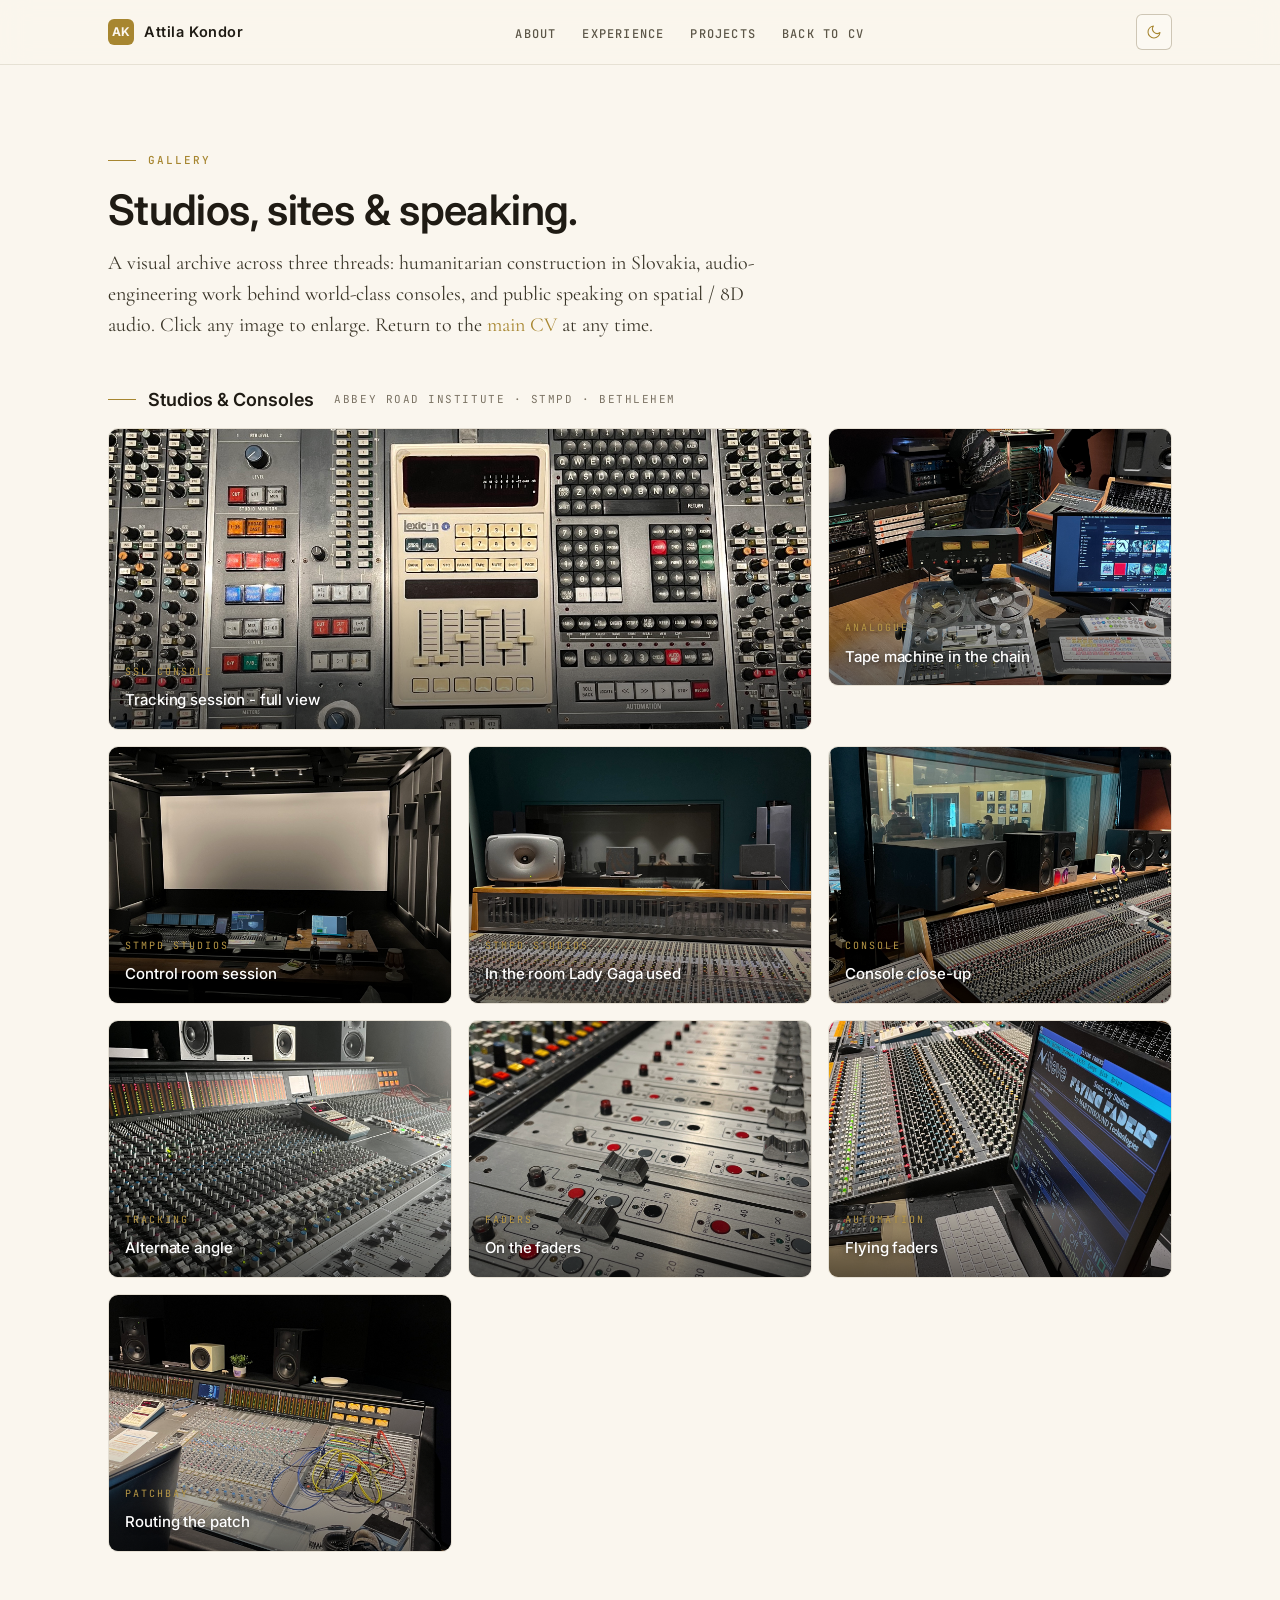
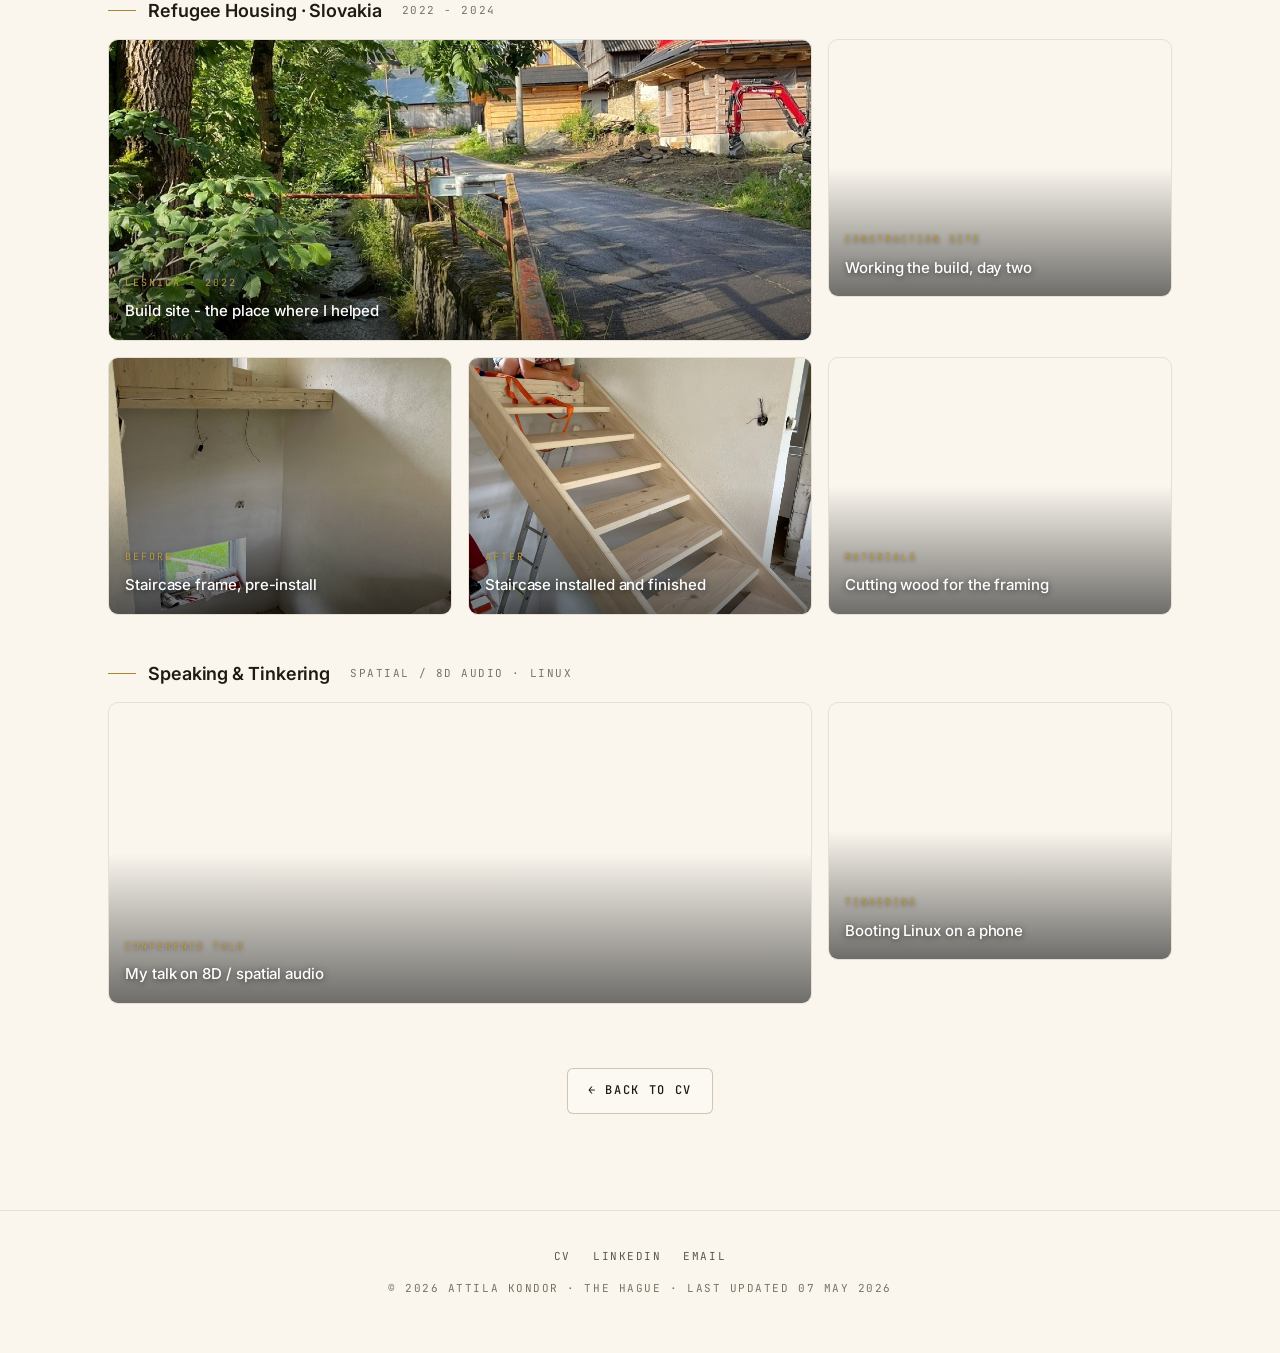
==== gallery.html @ 65b88cf1 "Initial public commit: CV hub + photo gallery Single-page CV with lens-based audience tailoring (Sec" ====
<!DOCTYPE html>
<html lang="en">
<head>
<meta charset="UTF-8" />
<meta name="viewport" content="width=device-width, initial-scale=1.0" />
<meta name="theme-color" content="#FAF6EE" />
<meta name="description" content="Photo gallery - Attila Kondor. Refugee housing fieldwork in Slovakia, studio sessions at Abbey Road Institute and STMPD, and a conference talk on spatial audio." />
<meta name="robots" content="index, follow" />
<meta property="og:type" content="website" />
<meta property="og:title" content="Gallery · Attila Kondor" />
<meta property="og:description" content="Refugee housing fieldwork, studio sessions, and a conference talk on spatial audio." />
<meta property="og:url" content="https://attilakondor.com/gallery.html" />
<meta property="og:image" content="https://attilakondor.com/assets/social/og-image.png" />
<title>Gallery · Attila Kondor</title>

<link rel="icon" href="data:image/svg+xml,<svg xmlns='http://www.w3.org/2000/svg' viewBox='0 0 32 32'><rect width='32' height='32' rx='6' fill='%23A78630'/><text x='16' y='22' text-anchor='middle' font-family='Inter,sans-serif' font-weight='600' font-size='15' fill='%23FAF6EE'>AK</text></svg>" />

<link rel="preconnect" href="https://fonts.googleapis.com" />
<link rel="preconnect" href="https://fonts.gstatic.com" crossorigin />
<link rel="preload" as="style" href="https://fonts.googleapis.com/css2?family=Cormorant+Garamond:ital,wght@0,400;0,500;0,600;1,400&family=Inter:wght@400;500;600;700&family=JetBrains+Mono:wght@400;500&display=swap" />
<link href="https://fonts.googleapis.com/css2?family=Cormorant+Garamond:ital,wght@0,400;0,500;0,600;1,400&family=Inter:wght@400;500;600;700&family=JetBrains+Mono:wght@400;500&display=swap" rel="stylesheet" />

<style>
  :root { color-scheme: light dark; }
  html, body { background: #FAF6EE; color: #3A3528; }
  :root[data-theme="dark"] html, :root[data-theme="dark"] body { background: #0A0F1A; color: #C8D4E2; }
  body {
    margin: 0;
    font-family: 'Cormorant Garamond', Georgia, serif;
    font-size: 18.5px;
    line-height: 1.65;
    -webkit-font-smoothing: antialiased;
  }
</style>

<link rel="stylesheet" href="assets/css/main.css" />

<script>
  (function () {
    try {
      var saved = localStorage.getItem('ak-theme');
      if (saved === 'dark') document.documentElement.setAttribute('data-theme', 'dark');
    } catch (e) {}
  })();
</script>
</head>
<body>

<a href="#gallery-main" class="skip-link">Skip to content</a>

<nav class="nav">
  <div class="nav-inner">
    <a href="index.html" class="nav-brand"><span class="mark">AK</span> Attila Kondor</a>
    <ul class="nav-links">
      <li><a href="index.html#about">About</a></li>
      <li><a href="index.html#experience">Experience</a></li>
      <li><a href="index.html#projects">Projects</a></li>
      <li><a href="index.html">Back to CV</a></li>
    </ul>
    <div class="nav-right">
      <button class="theme-toggle" id="themeToggle" aria-label="Toggle theme" title="Toggle theme">
        <svg class="icon-moon" viewBox="0 0 24 24" aria-hidden="true">
          <path d="M21 12.8A9 9 0 1 1 11.2 3a7 7 0 0 0 9.8 9.8z"/>
        </svg>
        <svg class="icon-sun" viewBox="0 0 24 24" aria-hidden="true">
          <circle cx="12" cy="12" r="4"/>
          <path d="M12 2v2M12 20v2M4.93 4.93l1.41 1.41M17.66 17.66l1.41 1.41M2 12h2M20 12h2M4.93 19.07l1.41-1.41M17.66 6.34l1.41-1.41"/>
        </svg>
      </button>
    </div>
  </div>
</nav>

<section style="padding-top: 140px;" id="gallery-main">
  <div class="container">
    <div class="eyebrow reveal">Gallery</div>
    <h1 class="section-title reveal" style="font-family: var(--f-sans);">Studios, sites &amp; speaking.</h1>
    <p class="section-lede reveal">
      A visual archive across three threads: humanitarian construction in
      Slovakia, audio-engineering work behind world-class consoles, and
      public speaking on spatial / 8D audio. Click any image to enlarge.
      Return to the <a href="index.html">main CV</a> at any time.
    </p>

    <h3 class="gallery-section-title reveal">Studios &amp; Consoles <span class="count">Abbey Road Institute · STMPD · Bethlehem</span></h3>
    <div class="gallery reveal-stagger">
      <div class="photo feature" data-cap="SSL Console - tracking session, full view">
        <img decoding="async" src="assets/photos/studio-console-1.jpg" alt="SSL console session" loading="lazy"/>
        <div class="cap"><span class="tag">SSL Console</span><span class="title">Tracking session - full view</span></div>
      </div>
      <div class="photo" data-cap="Tape machine - analogue chain">
        <img decoding="async" src="assets/photos/studio-tape-machine.jpg" alt="Tape machine" loading="lazy"/>
        <div class="cap"><span class="tag">Analogue</span><span class="title">Tape machine in the chain</span></div>
      </div>
      <div class="photo" data-cap="STMPD Studios - control room">
        <img decoding="async" src="assets/photos/studio-stmpd-1.jpg" alt="STMPD Studios" loading="lazy"/>
        <div class="cap"><span class="tag">STMPD Studios</span><span class="title">Control room session</span></div>
      </div>
      <div class="photo" data-cap="STMPD Studios - the room Lady Gaga used">
        <img decoding="async" src="assets/photos/studio-stmpd-2.jpg" alt="STMPD Studios room" loading="lazy"/>
        <div class="cap"><span class="tag">STMPD Studios</span><span class="title">In the room Lady Gaga used</span></div>
      </div>
      <div class="photo" data-cap="Console close-up">
        <img decoding="async" src="assets/photos/studio-console-2.jpg" alt="Studio console" loading="lazy"/>
        <div class="cap"><span class="tag">Console</span><span class="title">Console close-up</span></div>
      </div>
      <div class="photo" data-cap="Studio session - alternate view">
        <img decoding="async" src="assets/photos/studio-console-3.jpg" alt="Studio console alternate view" loading="lazy"/>
        <div class="cap"><span class="tag">Tracking</span><span class="title">Alternate angle</span></div>
      </div>
      <div class="photo" data-cap="On the faders - mix pass">
        <img decoding="async" src="assets/photos/studio-console-faders.jpg" alt="Faders" loading="lazy"/>
        <div class="cap"><span class="tag">Faders</span><span class="title">On the faders</span></div>
      </div>
      <div class="photo" data-cap="Flying faders mid-recall">
        <img decoding="async" src="assets/photos/studio-flying-faders.jpg" alt="Flying faders" loading="lazy"/>
        <div class="cap"><span class="tag">Automation</span><span class="title">Flying faders</span></div>
      </div>
      <div class="photo" data-cap="Patchbay - signal routing">
        <img decoding="async" src="assets/photos/studio-patchbay.jpg" alt="Patchbay" loading="lazy"/>
        <div class="cap"><span class="tag">Patchbay</span><span class="title">Routing the patch</span></div>
      </div>
    </div>

    <h3 class="gallery-section-title reveal">Refugee Housing · Slovakia <span class="count">2022 - 2024</span></h3>
    <div class="gallery reveal-stagger">
      <div class="photo feature" data-cap="Build site, Slovakia · Helping Ukrainian refugee families">
        <img decoding="async" src="assets/photos/ukraine-site-1.jpg" alt="Build site for Ukrainian refugee housing in Slovakia" loading="lazy"/>
        <div class="cap"><span class="tag">Lesnica · 2022</span><span class="title">Build site - the place where I helped</span></div>
      </div>
      <div class="photo" data-cap="Build site continued · Slovakia">
        <img decoding="async" src="assets/photos/ukraine-site-2.jpg" alt="Construction site in Slovakia" loading="lazy"/>
        <div class="cap"><span class="tag">Construction Site</span><span class="title">Working the build, day two</span></div>
      </div>
      <div class="photo" data-cap="Before installing the staircase">
        <img decoding="async" src="assets/photos/ukraine-before-stairs.jpg" alt="Before installing staircase" loading="lazy"/>
        <div class="cap"><span class="tag">Before</span><span class="title">Staircase frame, pre-install</span></div>
      </div>
      <div class="photo" data-cap="After staircase install">
        <img decoding="async" src="assets/photos/ukraine-after-stairs.jpg" alt="After staircase install" loading="lazy"/>
        <div class="cap"><span class="tag">After</span><span class="title">Staircase installed and finished</span></div>
      </div>
      <div class="photo" data-cap="Wood preparation · Slovakia">
        <img decoding="async" src="assets/photos/ukraine-woodcutting.jpg" alt="Cutting wood for the build" loading="lazy"/>
        <div class="cap"><span class="tag">Materials</span><span class="title">Cutting wood for the framing</span></div>
      </div>
    </div>

    <h3 class="gallery-section-title reveal">Speaking &amp; Tinkering <span class="count">Spatial / 8D Audio · Linux</span></h3>
    <div class="gallery reveal-stagger">
      <div class="photo feature" data-cap="Conference talk on 8D / spatial audio">
        <img decoding="async" src="assets/photos/conference-8d-audio.jpg" alt="Conference on 8D audio" loading="lazy"/>
        <div class="cap"><span class="tag">Conference Talk</span><span class="title">My talk on 8D / spatial audio</span></div>
      </div>
      <div class="photo" data-cap="Booting Linux on a phone">
        <img decoding="async" src="assets/photos/linux-on-phone.jpg" alt="Linux running on a phone" loading="lazy"/>
        <div class="cap"><span class="tag">Tinkering</span><span class="title">Booting Linux on a phone</span></div>
      </div>
    </div>

    <p style="margin-top: 64px; text-align: center;">
      <a href="index.html" class="btn">← Back to CV</a>
    </p>
  </div>
</section>

<footer>
  <div class="container">
    <div class="footer-links">
      <a href="index.html">CV</a>
      <a href="https://www.linkedin.com/in/attila-kondor-" target="_blank" rel="noopener">LinkedIn</a>
      <a href="mailto:attilakondor006@gmail.com">Email</a>
    </div>
    <p>© 2026 Attila Kondor · The Hague · Last updated 07 May 2026</p>
  </div>
</footer>

<script>
/* Reveal-on-scroll */
const io = new IntersectionObserver((entries) => {
  for (const e of entries) {
    if (e.isIntersecting) { e.target.classList.add('shown'); io.unobserve(e.target); }
  }
}, { threshold: 0.12, rootMargin: '0px 0px -60px 0px' });
document.querySelectorAll('.reveal, .reveal-stagger').forEach(el => io.observe(el));

/* Theme toggle */
const themeBtn = document.getElementById('themeToggle');
if (themeBtn) {
  themeBtn.addEventListener('click', () => {
    const isDark = document.documentElement.getAttribute('data-theme') === 'dark';
    if (isDark) {
      document.documentElement.removeAttribute('data-theme');
      try { localStorage.setItem('ak-theme', 'light'); } catch (e) {}
    } else {
      document.documentElement.setAttribute('data-theme', 'dark');
      try { localStorage.setItem('ak-theme', 'dark'); } catch (e) {}
    }
  });
}

/* Lightbox */
function openLightbox(src, caption) {
  let lb = document.getElementById('lightbox');
  if (!lb) {
    lb = document.createElement('div');
    lb.id = 'lightbox';
    lb.className = 'lightbox';
    lb.setAttribute('role', 'dialog');
    lb.setAttribute('aria-modal', 'true');
    lb.setAttribute('aria-label', 'Image viewer');
    lb.innerHTML =
      '<button class="lightbox-close" aria-label="Close image viewer">&times;</button>' +
      '<img decoding="async" alt=""/>' +
      '<div class="lightbox-cap"></div>';
    document.body.appendChild(lb);
    lb.addEventListener('click', (e) => { if (e.target === lb) closeLightbox(); });
    lb.querySelector('.lightbox-close').addEventListener('click', closeLightbox);
    lb.addEventListener('keydown', (e) => {
      if (e.key === 'Tab') {
        e.preventDefault();
        lb.querySelector('.lightbox-close').focus();
      }
    });
  }
  lb.querySelector('img').src = src;
  lb.querySelector('img').alt = caption || '';
  lb.querySelector('.lightbox-cap').textContent = caption || '';
  lb.classList.add('open');
  document.body.style.overflow = 'hidden';
  setTimeout(() => lb.querySelector('.lightbox-close').focus(), 0);
}
function closeLightbox() {
  const lb = document.getElementById('lightbox');
  if (!lb) return;
  lb.classList.remove('open');
  document.body.style.overflow = '';
  if (lastFocus && typeof lastFocus.focus === 'function') {
    lastFocus.focus();
    lastFocus = null;
  }
}
let lastFocus = null;
document.querySelectorAll('.gallery .photo').forEach(slot => {
  slot.setAttribute('tabindex', '0');
  slot.setAttribute('role', 'button');
  const img = slot.querySelector('img');
  if (img) slot.setAttribute('aria-label', 'View image: ' + (slot.dataset.cap || img.alt || 'photo'));

  const open = () => {
    if (img && img.src) {
      lastFocus = slot;
      openLightbox(img.src, slot.dataset.cap || img.alt);
    }
  };
  slot.addEventListener('click', open);
  slot.addEventListener('keydown', (e) => {
    if (e.key === 'Enter' || e.key === ' ') {
      e.preventDefault();
      open();
    }
  });
});
window.addEventListener('keydown', (e) => {
  if (e.key === 'Escape') closeLightbox();
});
</script>

</body>
</html>
---- assets/css/main.css ----
/* ===============================================================
   Attila Kondor - CV / Portfolio - main stylesheet
   Shared by index.html and gallery.html
   Option A: Inter (display) + Cormorant Garamond (body) +
   JetBrains Mono (mono). Light mode default. No Three.js.
   =============================================================== */

/* ----- Tokens (default = light) ----- */
:root {
  /* surfaces */
  --bg: #FAF6EE;
  --surface: #FCF9F2;
  --surface-elev: #FEFDF8;
  --border: rgba(86, 64, 24, 0.12);
  --border-strong: rgba(86, 64, 24, 0.28);

  /* type */
  --ink: #1F1B14;
  --text: #3A3528;
  --text-soft: #5C5648;
  --text-mute: #7A7263;

  /* accents */
  --gold: #A78630;
  --gold-dim: #8A6F2A;
  --gold-bright: #B89846;
  --blue: #2952A3;
  --blue-soft: #5781B5;
  --rose: #B43A3A;
  --green: #117A3D;

  /* motion */
  --t-fast: 160ms cubic-bezier(0.4, 0, 0.2, 1);
  --t-base: 280ms cubic-bezier(0.4, 0, 0.2, 1);
  --t-slow: 540ms cubic-bezier(0.22, 1, 0.36, 1);

  /* radii */
  --r-sm: 6px;
  --r: 10px;
  --r-lg: 16px;

  /* type stack */
  --f-sans: 'Inter', -apple-system, BlinkMacSystemFont, 'Segoe UI', system-ui, sans-serif;
  --f-serif: 'Cormorant Garamond', 'Iowan Old Style', Charter, Georgia, serif;
  --f-mono: 'JetBrains Mono', 'SF Mono', Menlo, Consolas, monospace;

  /* width */
  --w: 1120px;

  /* shadow */
  --shadow-sm: 0 2px 6px -2px rgba(86, 64, 24, 0.10);
  --shadow: 0 12px 28px -16px rgba(86, 64, 24, 0.22);
  --shadow-lg: 0 24px 48px -28px rgba(86, 64, 24, 0.30);

  /* gradients */
  --bg-grad:
    radial-gradient(ellipse 70% 40% at 18% 8%, rgba(167, 134, 60, 0.10), transparent 60%),
    radial-gradient(ellipse 50% 35% at 92% 12%, rgba(41, 82, 163, 0.06), transparent 65%),
    linear-gradient(180deg, var(--bg) 0%, #F7F2E5 100%);
}

:root[data-theme="dark"] {
  --bg: #0A0F1A;
  --surface: #131C2A;
  --surface-elev: #1B273B;
  --border: rgba(201, 168, 76, 0.14);
  --border-strong: rgba(201, 168, 76, 0.32);

  --ink: #F0F4FA;
  --text: #C8D4E2;
  --text-soft: #94A8C0;
  --text-mute: #6B7F94;

  --gold: #C9A84C;
  --gold-dim: #A78630;
  --gold-bright: #E5C96B;
  --blue: #5781B5;
  --blue-soft: #93C5FD;
  --rose: #E05252;
  --green: #22C55E;

  --shadow-sm: 0 2px 6px -2px rgba(0, 0, 0, 0.40);
  --shadow: 0 18px 36px -20px rgba(0, 0, 0, 0.55);
  --shadow-lg: 0 30px 60px -30px rgba(0, 0, 0, 0.65);

  --bg-grad:
    radial-gradient(ellipse 70% 40% at 18% 8%, rgba(201, 168, 76, 0.08), transparent 60%),
    radial-gradient(ellipse 60% 40% at 92% 14%, rgba(58, 123, 213, 0.10), transparent 65%),
    linear-gradient(180deg, var(--bg) 0%, #060B14 100%);
}

/* ----- Reset / base ----- */
*, *::before, *::after { box-sizing: border-box; margin: 0; padding: 0; }

html {
  scroll-behavior: smooth;
  scroll-padding-top: 80px;
}

body {
  font-family: var(--f-serif);
  font-size: 18.5px;
  line-height: 1.65;
  color: var(--text);
  background: var(--bg);
  min-height: 100vh;
  -webkit-font-smoothing: antialiased;
  -moz-osx-font-smoothing: grayscale;
  text-rendering: optimizeLegibility;
}

/* Skip rendering the parts of below-the-fold sections that are not yet
   in the viewport. Massive first-paint win on a long, image-heavy page.
   `contain-intrinsic-size` reserves predictable layout space so the
   scrollbar doesn't jump as sections render in. */
#experience, #projects, #skills, #contact, #fieldwork {
  content-visibility: auto;
  contain-intrinsic-size: 1px 1200px;
}

/* Fixed background gradient as a separate compositor layer.
   Far cheaper to scroll over than `background-attachment: fixed` because
   it sits on its own GPU layer and never repaints during scroll. */
body::before {
  content: "";
  position: fixed;
  inset: 0;
  z-index: -1;
  background: var(--bg-grad);
  pointer-events: none;
  /* Promote to its own layer */
  will-change: opacity;
  transform: translateZ(0);
}

img { max-width: 100%; display: block; }

a {
  color: var(--gold);
  text-decoration: none;
  transition: color var(--t-fast);
}
a:hover { color: var(--gold-dim); }
:root[data-theme="dark"] a:hover { color: var(--gold-bright); }

button { font: inherit; }

::selection { background: rgba(167, 134, 60, 0.30); color: var(--ink); }

/* Visible focus ring for keyboard users */
:focus-visible {
  outline: 2px solid var(--gold);
  outline-offset: 3px;
  border-radius: 3px;
}

/* Skip link - hidden until focused */
.skip-link {
  position: absolute;
  left: -9999px;
  top: 0;
  background: var(--gold);
  color: var(--bg);
  padding: 12px 18px;
  z-index: 100;
  font-family: var(--f-mono);
  font-size: 13px;
  letter-spacing: 0.10em;
  text-transform: uppercase;
  border-radius: var(--r-sm);
  text-decoration: none;
}
.skip-link:focus {
  left: 12px;
  top: 12px;
  outline: none;
  box-shadow: 0 0 0 3px var(--bg), 0 0 0 5px var(--gold);
}

/* ----- Typography ----- */
h1, h2, h3, h4, h5 {
  font-family: var(--f-sans);
  font-weight: 600;
  letter-spacing: -0.01em;
  line-height: 1.18;
  color: var(--ink);
}

.eyebrow {
  font-family: var(--f-mono);
  font-size: 11px;
  font-weight: 500;
  letter-spacing: 0.18em;
  text-transform: uppercase;
  color: var(--gold);
  display: inline-flex;
  align-items: center;
  gap: 12px;
}
.eyebrow::before {
  content: "";
  width: 28px;
  height: 1px;
  background: currentColor;
}

.section-title {
  font-size: clamp(28px, 4vw, 42px);
  font-weight: 600;
  margin: 14px 0 14px;
  letter-spacing: -0.015em;
}

.section-lede {
  font-family: var(--f-serif);
  font-size: 20px;
  line-height: 1.55;
  color: var(--text);
  max-width: 680px;
  margin-bottom: 48px;
}

em { font-style: italic; color: var(--gold-dim); }
:root[data-theme="dark"] em { color: var(--gold-bright); }

strong { color: var(--ink); font-weight: 600; }

code {
  font-family: var(--f-mono);
  font-size: 0.86em;
  color: var(--gold-dim);
  background: rgba(167, 134, 60, 0.08);
  padding: 1px 6px;
  border-radius: 4px;
}
:root[data-theme="dark"] code { color: var(--gold-bright); background: rgba(201, 168, 76, 0.08); }

/* ----- Layout helpers ----- */
.container { max-width: var(--w); margin: 0 auto; padding: 0 28px; }
section { padding: 96px 0; position: relative; }
@media (max-width: 760px) { section { padding: 72px 0; } }

/* ----- Nav ----- */
.nav {
  position: fixed;
  inset: 0 0 auto 0;
  z-index: 50;
  background: color-mix(in srgb, var(--bg) 78%, transparent);
  backdrop-filter: blur(14px) saturate(140%);
  -webkit-backdrop-filter: blur(14px) saturate(140%);
  border-bottom: 1px solid var(--border);
  transition: background var(--t-base);
}
.nav-inner {
  max-width: var(--w);
  margin: 0 auto;
  padding: 14px 28px;
  display: flex;
  align-items: center;
  justify-content: space-between;
  gap: 24px;
}
.nav-brand {
  font-family: var(--f-sans);
  font-size: 14.5px;
  font-weight: 600;
  letter-spacing: 0.04em;
  color: var(--ink);
  display: flex;
  align-items: center;
  gap: 10px;
}
.nav-brand .mark {
  width: 26px; height: 26px;
  border-radius: 6px;
  background: var(--gold);
  color: var(--bg);
  font-family: var(--f-sans);
  font-weight: 700;
  font-size: 12px;
  display: inline-flex;
  align-items: center;
  justify-content: center;
  letter-spacing: 0.02em;
}
.nav-links {
  display: flex;
  gap: 26px;
  list-style: none;
}
.nav-links a {
  font-family: var(--f-mono);
  font-size: 12px;
  font-weight: 500;
  letter-spacing: 0.10em;
  text-transform: uppercase;
  color: var(--text-soft);
  position: relative;
  padding: 6px 0;
}
.nav-links a::after {
  content: "";
  position: absolute;
  inset: auto 0 0 0;
  height: 1px;
  background: var(--gold);
  transform: scaleX(0);
  transform-origin: left;
  transition: transform var(--t-base);
}
.nav-links a:hover, .nav-links a.active {
  color: var(--ink);
}
.nav-links a:hover::after, .nav-links a.active::after { transform: scaleX(1); }

.nav-right {
  display: flex;
  align-items: center;
  gap: 10px;
}

.theme-toggle {
  width: 36px;
  height: 36px;
  border-radius: var(--r-sm);
  border: 1px solid var(--border-strong);
  background: var(--surface);
  color: var(--gold);
  cursor: pointer;
  display: inline-flex;
  align-items: center;
  justify-content: center;
  transition: background-color var(--t-fast), border-color var(--t-fast), color var(--t-fast), transform var(--t-fast), box-shadow var(--t-fast), opacity var(--t-fast);
}
.theme-toggle:hover {
  border-color: var(--gold);
  background: color-mix(in srgb, var(--gold) 8%, var(--surface));
}
.theme-toggle svg {
  width: 16px; height: 16px;
  stroke: currentColor;
  fill: none;
  stroke-width: 1.6;
  stroke-linecap: round;
  stroke-linejoin: round;
}
.theme-toggle .icon-sun { display: none; }
:root[data-theme="dark"] .theme-toggle .icon-sun { display: block; }
:root[data-theme="dark"] .theme-toggle .icon-moon { display: none; }

@media (max-width: 760px) {
  .nav-links { display: none; }
  .nav-inner { padding: 12px 18px; }
}

/* ----- Buttons ----- */
.btn {
  font-family: var(--f-mono);
  font-size: 12px;
  font-weight: 500;
  letter-spacing: 0.14em;
  text-transform: uppercase;
  padding: 12px 20px;
  border-radius: var(--r-sm);
  border: 1px solid var(--border-strong);
  color: var(--ink);
  background: var(--surface);
  cursor: pointer;
  display: inline-flex;
  align-items: center;
  gap: 10px;
  transition: background-color var(--t-fast), border-color var(--t-fast), color var(--t-fast), transform var(--t-fast), box-shadow var(--t-fast), opacity var(--t-fast);
  text-decoration: none;
}
.btn:hover {
  border-color: var(--gold);
  background: color-mix(in srgb, var(--gold) 10%, var(--surface));
  color: var(--gold-dim);
  transform: translateY(-1px);
}
:root[data-theme="dark"] .btn { color: var(--ink); }
:root[data-theme="dark"] .btn:hover { color: var(--gold-bright); }

.btn-primary {
  background: var(--gold);
  color: var(--bg);
  border-color: var(--gold);
}
.btn-primary:hover {
  background: var(--gold-dim);
  border-color: var(--gold-dim);
  color: var(--bg);
}
:root[data-theme="dark"] .btn-primary { color: #0A0F1A; }
:root[data-theme="dark"] .btn-primary:hover {
  background: var(--gold-bright);
  border-color: var(--gold-bright);
  color: #0A0F1A;
}

/* ----- Hero ----- */
.hero {
  min-height: 100vh;
  padding: 140px 0 80px;
  display: flex;
  align-items: center;
  position: relative;
}
.hero .container { width: 100%; }

.hero-grid {
  display: grid;
  grid-template-columns: 1fr;
  gap: 56px;
}

.hero-text { max-width: 760px; }

.hero h1 {
  font-family: var(--f-sans);
  font-weight: 700;
  font-size: clamp(44px, 7vw, 84px);
  letter-spacing: -0.02em;
  line-height: 1.02;
  margin-bottom: 22px;
  color: var(--ink);
}
.hero h1 .accent {
  display: block;
  font-family: var(--f-serif);
  font-style: italic;
  font-weight: 400;
  font-size: 0.42em;
  letter-spacing: -0.005em;
  line-height: 1.2;
  color: var(--gold-dim);
  margin-top: 14px;
}
:root[data-theme="dark"] .hero h1 .accent { color: var(--gold-bright); }

.hero-tagline {
  font-family: var(--f-serif);
  font-size: clamp(18px, 2vw, 22px);
  line-height: 1.55;
  color: var(--text);
  max-width: 600px;
  margin-bottom: 28px;
}

.hero-meta {
  display: flex;
  flex-wrap: wrap;
  gap: 10px 22px;
  font-family: var(--f-mono);
  font-size: 11.5px;
  letter-spacing: 0.10em;
  text-transform: uppercase;
  color: var(--text-soft);
  margin-bottom: 36px;
}
.hero-meta span {
  display: inline-flex;
  align-items: center;
  gap: 8px;
}
.hero-meta span::before {
  content: "";
  width: 5px; height: 5px;
  border-radius: 50%;
  background: var(--gold);
}

.hero-actions {
  display: flex;
  flex-wrap: wrap;
  gap: 12px;
  margin-bottom: 56px;
}

/* ----- Lens doors ----- */
.lens {
  border-top: 1px solid var(--border);
  padding-top: 32px;
}
.lens-prompt {
  font-family: var(--f-mono);
  font-size: 11px;
  letter-spacing: 0.20em;
  text-transform: uppercase;
  color: var(--text-soft);
  margin-bottom: 18px;
  display: flex;
  align-items: center;
  gap: 12px;
}
.lens-prompt::before {
  content: "";
  width: 24px; height: 1px;
  background: var(--gold);
}

.lens-doors {
  display: grid;
  grid-template-columns: repeat(3, 1fr);
  gap: 14px;
}
@media (max-width: 760px) {
  .lens-doors { grid-template-columns: 1fr; }
}

.door {
  text-align: left;
  padding: 22px 22px 20px;
  border: 1px solid var(--border-strong);
  border-radius: var(--r);
  background: var(--surface);
  cursor: pointer;
  display: flex;
  flex-direction: column;
  gap: 8px;
  transition: background-color var(--t-base), border-color var(--t-base), color var(--t-base), transform var(--t-base), box-shadow var(--t-base), opacity var(--t-base);
  position: relative;
  overflow: hidden;
  font-family: var(--f-sans);
  color: var(--ink);
}
.door::before {
  content: "";
  position: absolute;
  inset: 0 0 auto 0;
  height: 2px;
  background: var(--door-color, var(--gold));
  transform: scaleX(0.18);
  transform-origin: left;
  transition: transform var(--t-base);
}
.door:hover {
  border-color: var(--gold);
  background: var(--surface-elev);
  transform: translateY(-2px);
  box-shadow: var(--shadow);
}
.door:hover::before { transform: scaleX(1); }
.door.active {
  border-color: var(--gold);
  background: color-mix(in srgb, var(--gold) 10%, var(--surface));
  box-shadow: var(--shadow);
}
.door.active::before { transform: scaleX(1); }

.door-icon {
  width: 36px; height: 36px;
  border-radius: 8px;
  background: color-mix(in srgb, var(--door-color, var(--gold)) 12%, transparent);
  color: var(--door-color, var(--gold));
  display: inline-flex;
  align-items: center;
  justify-content: center;
  margin-bottom: 6px;
}
.door-icon svg { width: 18px; height: 18px; }
.door-eyebrow {
  font-family: var(--f-mono);
  font-size: 10px;
  letter-spacing: 0.22em;
  text-transform: uppercase;
  color: var(--text-mute);
}
.door-title {
  font-size: 20px;
  font-weight: 600;
  letter-spacing: -0.01em;
  color: var(--ink);
}
.door-sub {
  font-family: var(--f-serif);
  font-size: 16px;
  font-style: italic;
  color: var(--text-soft);
  line-height: 1.45;
}

.door[data-lens="security"] { --door-color: var(--rose); }
.door[data-lens="music-tech"] { --door-color: var(--gold); }
.door[data-lens="audio"] { --door-color: var(--blue); }

.lens-overview {
  margin-top: 16px;
  display: flex;
  align-items: center;
  gap: 14px;
  flex-wrap: wrap;
}
.lens-overview-btn {
  font-family: var(--f-mono);
  font-size: 11px;
  letter-spacing: 0.16em;
  text-transform: uppercase;
  background: transparent;
  color: var(--text-soft);
  border: 1px solid var(--border-strong);
  padding: 9px 16px;
  border-radius: 999px;
  cursor: pointer;
  transition: background-color var(--t-fast), border-color var(--t-fast), color var(--t-fast), transform var(--t-fast), box-shadow var(--t-fast), opacity var(--t-fast);
}
.lens-overview-btn:hover {
  color: var(--ink);
  border-color: var(--gold);
}
.lens-overview-btn.active {
  background: color-mix(in srgb, var(--gold) 10%, transparent);
  color: var(--gold-dim);
  border-color: var(--gold);
}
:root[data-theme="dark"] .lens-overview-btn.active { color: var(--gold-bright); }

.lens-active-label {
  font-family: var(--f-mono);
  font-size: 11px;
  letter-spacing: 0.14em;
  color: var(--text-mute);
  text-transform: uppercase;
}
.lens-active-label strong {
  color: var(--gold-dim);
  margin-left: 6px;
}
:root[data-theme="dark"] .lens-active-label strong { color: var(--gold-bright); }

/* ----- About ----- */
.about-grid {
  display: grid;
  grid-template-columns: 1.2fr 1fr;
  gap: 56px;
  align-items: start;
}
@media (max-width: 920px) {
  .about-grid { grid-template-columns: 1fr; gap: 36px; }
}

.about-text p {
  font-size: 19.5px;
  line-height: 1.7;
  margin-bottom: 18px;
  color: var(--text);
}

.stats {
  display: grid;
  grid-template-columns: repeat(2, 1fr);
  gap: 14px;
}
.stat {
  border: 1px solid var(--border);
  border-radius: var(--r);
  padding: 22px 20px;
  background: var(--surface);
  transition: background-color var(--t-base), border-color var(--t-base), color var(--t-base), transform var(--t-base), box-shadow var(--t-base), opacity var(--t-base);
}
.stat:hover {
  border-color: var(--border-strong);
  background: var(--surface-elev);
  transform: translateY(-1px);
}
.stat-num {
  font-family: var(--f-sans);
  font-size: 32px;
  font-weight: 600;
  letter-spacing: -0.01em;
  color: var(--gold-dim);
  line-height: 1;
  margin-bottom: 6px;
}
:root[data-theme="dark"] .stat-num { color: var(--gold-bright); }
.stat-num small {
  font-size: 16px;
  color: var(--text-mute);
  margin-left: 3px;
  font-weight: 400;
}
.stat-label {
  font-family: var(--f-mono);
  font-size: 10.5px;
  letter-spacing: 0.14em;
  text-transform: uppercase;
  color: var(--text-soft);
  line-height: 1.4;
}

/* ----- Education ----- */
.edu-grid {
  display: grid;
  grid-template-columns: repeat(auto-fit, minmax(280px, 1fr));
  gap: 16px;
}
.edu-card {
  border: 1px solid var(--border);
  border-radius: var(--r);
  padding: 24px;
  background: var(--surface);
  transition: background-color var(--t-base), border-color var(--t-base), color var(--t-base), transform var(--t-base), box-shadow var(--t-base), opacity var(--t-base);
}
.edu-card:hover {
  border-color: var(--border-strong);
  background: var(--surface-elev);
  transform: translateY(-2px);
  box-shadow: var(--shadow);
}
.edu-date {
  font-family: var(--f-mono);
  font-size: 11px;
  letter-spacing: 0.14em;
  text-transform: uppercase;
  color: var(--gold-dim);
  margin-bottom: 10px;
}
:root[data-theme="dark"] .edu-date { color: var(--gold-bright); }
.edu-school {
  font-family: var(--f-sans);
  font-size: 19px;
  font-weight: 600;
  letter-spacing: -0.01em;
  color: var(--ink);
  margin-bottom: 4px;
}
.edu-degree {
  font-family: var(--f-serif);
  font-style: italic;
  font-size: 17px;
  color: var(--text-soft);
  margin-bottom: 12px;
}
.edu-detail {
  font-size: 16px;
  line-height: 1.55;
  color: var(--text);
}
.edu-link {
  display: inline-block;
  margin-top: 10px;
  font-family: var(--f-mono);
  font-size: 11px;
  letter-spacing: 0.12em;
  text-transform: uppercase;
  color: var(--gold-dim);
  text-decoration: none;
  border-bottom: 1px dotted currentColor;
  padding-bottom: 1px;
}
:root[data-theme="dark"] .edu-link { color: var(--gold-bright); }
.edu-link:hover { color: var(--gold); border-bottom-style: solid; }

.edu-coursework {
  margin-top: 12px;
  padding-top: 10px;
  border-top: 1px dotted var(--border);
  font-family: var(--f-serif);
  font-style: italic;
  font-size: 14.5px;
  color: var(--text-soft);
  line-height: 1.5;
}
.edu-coursework .cw-label {
  font-family: var(--f-mono);
  font-style: normal;
  font-size: 10px;
  letter-spacing: 0.16em;
  text-transform: uppercase;
  color: var(--gold-dim);
  display: inline-block;
  margin-right: 6px;
}
:root[data-theme="dark"] .edu-coursework .cw-label { color: var(--gold-bright); }

/* ----- Certifications & Training (sits inside Education section) ----- */
.cert-block {
  margin-top: 36px;
  padding-top: 28px;
  border-top: 1px solid var(--border);
}
.cert-header {
  display: flex;
  align-items: baseline;
  justify-content: space-between;
  gap: 16px;
  margin-bottom: 18px;
  flex-wrap: wrap;
}
.cert-title {
  font-family: var(--f-sans);
  font-size: 13px;
  font-weight: 600;
  letter-spacing: 0.14em;
  text-transform: uppercase;
  color: var(--text-soft);
}
.cert-status-line {
  font-family: var(--f-mono);
  font-size: 11px;
  letter-spacing: 0.14em;
  text-transform: uppercase;
  color: var(--gold-dim);
}
:root[data-theme="dark"] .cert-status-line { color: var(--gold-bright); }
.cert-grid {
  display: grid;
  grid-template-columns: repeat(auto-fit, minmax(260px, 1fr));
  gap: 12px;
}
.cert-card {
  border: 1px solid var(--border);
  border-radius: var(--r);
  padding: 18px 18px 16px;
  background: var(--surface);
  transition: background-color var(--t-base), border-color var(--t-base), color var(--t-base), transform var(--t-base), box-shadow var(--t-base), opacity var(--t-base);
}
.cert-card:hover {
  border-color: var(--border-strong);
  background: var(--surface-elev);
  transform: translateY(-1px);
  box-shadow: var(--shadow);
}
.cert-card-top {
  display: flex;
  align-items: flex-start;
  justify-content: space-between;
  gap: 12px;
  margin-bottom: 8px;
}
.cert-name {
  font-family: var(--f-sans);
  font-size: 15.5px;
  font-weight: 600;
  color: var(--ink);
  line-height: 1.3;
  letter-spacing: -0.005em;
}
.cert-meta {
  font-family: var(--f-mono);
  font-size: 10.5px;
  letter-spacing: 0.10em;
  text-transform: uppercase;
  color: var(--text-mute);
  margin-bottom: 6px;
}
.cert-detail {
  font-size: 14.5px;
  line-height: 1.5;
  color: var(--text-soft);
}

/* Status pills */
.status {
  font-family: var(--f-mono);
  font-size: 9.5px;
  font-weight: 500;
  letter-spacing: 0.12em;
  text-transform: uppercase;
  padding: 3px 8px;
  border-radius: 999px;
  border: 1px solid currentColor;
  white-space: nowrap;
  flex-shrink: 0;
  line-height: 1.3;
}
.status-progress { color: var(--gold-dim); background: color-mix(in srgb, var(--gold) 10%, transparent); }
:root[data-theme="dark"] .status-progress { color: var(--gold-bright); }
.status-pending  { color: var(--blue);     background: color-mix(in srgb, var(--blue) 10%, transparent); }
:root[data-theme="dark"] .status-pending  { color: var(--blue-soft); }
.status-done     { color: var(--green);    background: color-mix(in srgb, var(--green) 10%, transparent); }
:root[data-theme="dark"] .status-done     { color: #86EFAC; }

/* ----- Experience timeline ----- */
.timeline {
  position: relative;
  padding-left: 26px;
  border-left: 1px solid var(--border);
}
.tl-item {
  position: relative;
  padding: 0 0 56px 30px;
}
.tl-item:last-child { padding-bottom: 0; }
.tl-item::before {
  content: "";
  position: absolute;
  left: -33px;
  top: 8px;
  width: 12px; height: 12px;
  border-radius: 50%;
  background: var(--bg);
  border: 2px solid var(--gold);
  box-shadow: 0 0 0 4px var(--bg);
  transition: background-color var(--t-base), border-color var(--t-base), color var(--t-base), transform var(--t-base), box-shadow var(--t-base), opacity var(--t-base);
}
.tl-item:hover::before { background: var(--gold); }

.tl-date {
  font-family: var(--f-mono);
  font-size: 11px;
  letter-spacing: 0.14em;
  text-transform: uppercase;
  color: var(--gold-dim);
  margin-bottom: 8px;
}
:root[data-theme="dark"] .tl-date { color: var(--gold-bright); }

.tl-role {
  font-family: var(--f-sans);
  font-size: 22px;
  font-weight: 600;
  color: var(--ink);
  margin-bottom: 4px;
  letter-spacing: -0.01em;
}
.tl-company {
  font-family: var(--f-serif);
  font-style: italic;
  font-size: 17px;
  color: var(--text-soft);
  margin-bottom: 14px;
}
.tl-company .pin {
  font-family: var(--f-mono);
  font-style: normal;
  font-size: 11px;
  color: var(--text-mute);
  margin-left: 12px;
  letter-spacing: 0.10em;
  text-transform: uppercase;
}
.tl-body {
  color: var(--text);
  font-size: 17.5px;
  line-height: 1.65;
  margin-bottom: 14px;
}
.tl-bullets {
  list-style: none;
  display: grid;
  gap: 7px;
  margin-bottom: 4px;
}
.tl-bullets li {
  font-size: 16.5px;
  color: var(--text);
  padding-left: 20px;
  position: relative;
  line-height: 1.55;
}
.tl-bullets li::before {
  content: "›";
  position: absolute;
  left: 0;
  color: var(--gold);
  font-weight: 600;
  top: -1px;
}

.tl-tags {
  display: flex;
  flex-wrap: wrap;
  gap: 6px;
  margin-top: 16px;
}

/* ----- Chips ----- */
.chip {
  font-family: var(--f-mono);
  font-size: 10.5px;
  font-weight: 500;
  letter-spacing: 0.10em;
  text-transform: uppercase;
  color: var(--text);
  padding: 5px 10px;
  border: 1px solid var(--border);
  border-radius: 999px;
  background: var(--surface);
  transition: background-color var(--t-fast), border-color var(--t-fast), color var(--t-fast), transform var(--t-fast), box-shadow var(--t-fast), opacity var(--t-fast);
}
.chip:hover { border-color: var(--border-strong); }
.chip.gold { color: var(--gold-dim); border-color: rgba(167, 134, 60, 0.30); }
:root[data-theme="dark"] .chip.gold { color: var(--gold-bright); border-color: rgba(201, 168, 76, 0.32); }
.chip.blue { color: var(--blue); border-color: rgba(41, 82, 163, 0.30); }
:root[data-theme="dark"] .chip.blue { color: var(--blue-soft); border-color: rgba(58, 123, 213, 0.30); }
.chip.rose { color: var(--rose); border-color: rgba(180, 58, 58, 0.30); }
:root[data-theme="dark"] .chip.rose { color: #F4B5B5; border-color: rgba(224, 82, 82, 0.30); }
.chip.green { color: var(--green); border-color: rgba(17, 122, 61, 0.30); }
:root[data-theme="dark"] .chip.green { color: #86EFAC; border-color: rgba(34, 197, 94, 0.30); }

/* ----- Inline photo strip in timeline ----- */
.inline-strip {
  display: grid;
  grid-template-columns: repeat(auto-fit, minmax(200px, 1fr));
  gap: 10px;
  margin: 18px 0 6px;
}
.inline-strip .photo {
  position: relative;
  aspect-ratio: 4 / 3;
  border-radius: var(--r);
  overflow: hidden;
  border: 1px solid var(--border);
  cursor: pointer;
  transition: background-color var(--t-base), border-color var(--t-base), color var(--t-base), transform var(--t-base), box-shadow var(--t-base), opacity var(--t-base);
}
.inline-strip .photo.feature { grid-column: span 2; }
@media (max-width: 760px) {
  .inline-strip .photo.feature { grid-column: span 1; }
}
.inline-strip .photo img {
  position: absolute;
  inset: 0;
  width: 100%; height: 100%;
  object-fit: cover;
  filter: saturate(0.92) contrast(1.02);
  transition: transform 0.6s var(--t-slow), filter var(--t-base);
}
.inline-strip .photo:hover {
  border-color: var(--border-strong);
  box-shadow: var(--shadow);
  transform: translateY(-2px);
}
.inline-strip .photo:hover img { transform: scale(1.04); filter: saturate(1.02) contrast(1.04); }
.inline-strip .photo::after {
  content: "";
  position: absolute;
  inset: 0;
  background: linear-gradient(180deg, transparent 50%, rgba(0,0,0,0.55) 100%);
  pointer-events: none;
  opacity: 0.85;
  transition: opacity var(--t-base);
}
.inline-strip .photo .cap {
  position: absolute;
  z-index: 2;
  bottom: 12px; left: 14px; right: 14px;
  font-family: var(--f-mono);
  font-size: 11px;
  letter-spacing: 0.10em;
  text-transform: uppercase;
  color: #fff;
  text-shadow: 0 1px 4px rgba(0, 0, 0, 0.6);
}

/* ----- Projects ----- */

/* In-place filter row inside the Projects section - mirrors the hero lens */
.lens-mini {
  display: flex;
  flex-wrap: wrap;
  align-items: center;
  gap: 8px;
  margin-bottom: 28px;
  padding: 14px 16px;
  border: 1px solid var(--border);
  border-radius: var(--r);
  background: var(--surface);
}
.lens-mini-label {
  font-family: var(--f-mono);
  font-size: 11px;
  letter-spacing: 0.16em;
  text-transform: uppercase;
  color: var(--text-mute);
  margin-right: 4px;
}
.lens-mini-btn {
  font-family: var(--f-mono);
  font-size: 11.5px;
  font-weight: 500;
  letter-spacing: 0.10em;
  text-transform: uppercase;
  background: transparent;
  color: var(--text-soft);
  border: 1px solid var(--border-strong);
  padding: 8px 14px;
  border-radius: 999px;
  cursor: pointer;
  transition: background-color var(--t-fast), border-color var(--t-fast), color var(--t-fast), transform var(--t-fast), box-shadow var(--t-fast), opacity var(--t-fast);
}
.lens-mini-btn:hover {
  color: var(--ink);
  border-color: var(--gold);
  background: color-mix(in srgb, var(--gold) 6%, transparent);
}
.lens-mini-btn.active {
  background: var(--gold);
  color: var(--bg);
  border-color: var(--gold);
}
:root[data-theme="dark"] .lens-mini-btn.active { color: #0A0F1A; }
@media (max-width: 480px) {
  .lens-mini { padding: 12px; gap: 6px; }
  .lens-mini-label { width: 100%; margin-bottom: 4px; }
  .lens-mini-btn { padding: 10px 12px; font-size: 11px; min-height: 44px; }
}

.projects-grid {
  display: grid;
  grid-template-columns: repeat(auto-fill, minmax(320px, 1fr));
  gap: 18px;
}

.project {
  border: 1px solid var(--border);
  border-radius: var(--r);
  padding: 24px 22px;
  background: var(--surface);
  display: flex;
  flex-direction: column;
  transition: background-color var(--t-base), border-color var(--t-base), color var(--t-base), transform var(--t-base), box-shadow var(--t-base), opacity var(--t-base);
  position: relative;
  overflow: hidden;
  min-height: 240px;
}
.project::before {
  content: "";
  position: absolute;
  inset: 0 0 auto 0;
  height: 2px;
  background: var(--card-accent, var(--gold));
  transform: scaleX(0.18);
  transform-origin: left;
  transition: transform var(--t-base);
}
.project:hover {
  border-color: var(--border-strong);
  background: var(--surface-elev);
  transform: translateY(-3px);
  box-shadow: var(--shadow);
}
.project:hover::before { transform: scaleX(1); }

.project[data-lens="security"] { --card-accent: var(--rose); }
.project[data-lens="music-tech"] { --card-accent: var(--gold); }
.project[data-lens="audio"] { --card-accent: var(--blue); }

.project-tag {
  font-family: var(--f-mono);
  font-size: 10.5px;
  letter-spacing: 0.18em;
  text-transform: uppercase;
  color: var(--gold-dim);
  margin-bottom: 12px;
  display: flex;
  align-items: center;
  gap: 8px;
}
:root[data-theme="dark"] .project-tag { color: var(--gold-bright); }
.project-tag .dot {
  width: 5px; height: 5px;
  border-radius: 50%;
  background: var(--card-accent, var(--gold));
}

.project h3 {
  font-family: var(--f-sans);
  font-size: 19px;
  font-weight: 600;
  letter-spacing: -0.01em;
  color: var(--ink);
  margin-bottom: 8px;
  line-height: 1.25;
}
.project p {
  font-size: 16px;
  line-height: 1.55;
  color: var(--text);
  margin-bottom: 14px;
  flex: 1;
}
.project-meta {
  display: flex;
  flex-wrap: wrap;
  gap: 6px;
}
.project-meta .chip { font-size: 10px; padding: 4px 8px; }

/* Screenshot strip inside a project card (used by Nebula ScoreWorks) */
.project.has-shots {
  /* extra room because we have a media row */
}
.project-shots {
  display: grid;
  grid-template-columns: repeat(4, 1fr);
  gap: 6px;
  margin: 4px 0 14px;
  border: 1px solid var(--border);
  border-radius: var(--r);
  padding: 6px;
  background: var(--bg);
}
.project-shots .shot {
  position: relative;
  aspect-ratio: 16 / 10;
  border-radius: 4px;
  overflow: hidden;
  background: var(--surface-elev);
  cursor: pointer;
  transition: transform var(--t-fast), box-shadow var(--t-fast);
}
.project-shots .shot:hover {
  transform: translateY(-2px);
  box-shadow: 0 8px 18px -8px rgba(86, 64, 24, 0.35);
  z-index: 2;
}
.project-shots .shot img {
  position: absolute;
  inset: 0;
  width: 100%; height: 100%;
  object-fit: cover;
  object-position: top center;
  filter: saturate(0.95) contrast(1.02);
  transition: transform var(--t-base);
}
.project-shots .shot:hover img { transform: scale(1.04); }
.project-shots .shot::after {
  content: "";
  position: absolute;
  inset: 0;
  border: 1px solid rgba(86, 64, 24, 0.06);
  border-radius: 4px;
  pointer-events: none;
}
@media (max-width: 600px) {
  .project-shots { grid-template-columns: repeat(2, 1fr); }
}

/* video card */
.project.has-video { padding: 0; }
.project.has-video .project-video {
  position: relative;
  width: 100%;
  aspect-ratio: 16 / 9;
  background: #000;
  border-bottom: 1px solid var(--border);
}
.project.has-video iframe {
  position: absolute; inset: 0;
  width: 100%; height: 100%;
  border: 0;
}
.project.has-video .project-body {
  padding: 22px 22px 22px;
  flex: 1;
  display: flex;
  flex-direction: column;
}
.project.has-video .project-body p { flex: 1; }

/* "Other work" two-column compact list */
.other-work {
  margin-top: 56px;
  border-top: 1px solid var(--border);
  padding-top: 36px;
}
.other-work h3 {
  font-family: var(--f-sans);
  font-size: 14px;
  font-weight: 600;
  letter-spacing: 0.14em;
  text-transform: uppercase;
  color: var(--text-soft);
  margin-bottom: 22px;
}
.other-list {
  display: grid;
  grid-template-columns: repeat(2, 1fr);
  gap: 4px 36px;
  list-style: none;
}
@media (max-width: 760px) {
  .other-list { grid-template-columns: 1fr; }
}
.other-list li {
  border-bottom: 1px dotted var(--border);
  padding: 12px 0;
  display: grid;
  grid-template-columns: 1fr auto;
  gap: 14px;
  align-items: baseline;
}
.other-list li:last-child { border-bottom: none; }

.ow-group { margin-bottom: 28px; }
.ow-group:last-child { margin-bottom: 0; }
.ow-subhead {
  font-family: var(--f-sans);
  font-size: 11.5px;
  font-weight: 600;
  letter-spacing: 0.18em;
  text-transform: uppercase;
  color: var(--gold-dim);
  margin-bottom: 8px;
  padding-bottom: 6px;
  border-bottom: 1px solid var(--border);
  display: flex;
  align-items: center;
  gap: 10px;
}
:root[data-theme="dark"] .ow-subhead { color: var(--gold-bright); }
.ow-subhead::before {
  content: "";
  width: 6px; height: 6px;
  background: currentColor;
  border-radius: 50%;
}
.other-list .ow-name {
  font-family: var(--f-sans);
  font-weight: 500;
  color: var(--ink);
  font-size: 16px;
}
.other-list .ow-name small {
  display: block;
  font-family: var(--f-serif);
  font-style: italic;
  font-weight: 400;
  font-size: 14.5px;
  color: var(--text-soft);
  margin-top: 2px;
  line-height: 1.4;
}
.other-list .ow-tag {
  font-family: var(--f-mono);
  font-size: 10px;
  letter-spacing: 0.14em;
  text-transform: uppercase;
  color: var(--text-mute);
  white-space: nowrap;
}

/* ----- Skills ----- */
.skill-groups {
  display: grid;
  grid-template-columns: repeat(auto-fit, minmax(280px, 1fr));
  gap: 16px;
}
.skill-group {
  border: 1px solid var(--border);
  border-radius: var(--r);
  padding: 22px;
  background: var(--surface);
  transition: background-color var(--t-base), border-color var(--t-base), color var(--t-base), transform var(--t-base), box-shadow var(--t-base), opacity var(--t-base);
}
.skill-group:hover {
  border-color: var(--border-strong);
  background: var(--surface-elev);
}
.skill-group h4 {
  font-family: var(--f-sans);
  font-size: 12.5px;
  font-weight: 600;
  letter-spacing: 0.16em;
  text-transform: uppercase;
  color: var(--gold-dim);
  margin-bottom: 14px;
  display: flex;
  align-items: center;
  gap: 10px;
}
:root[data-theme="dark"] .skill-group h4 { color: var(--gold-bright); }
.skill-group h4::before {
  content: "";
  width: 6px; height: 6px;
  background: currentColor;
  border-radius: 50%;
}
.skill-list {
  display: flex;
  flex-wrap: wrap;
  gap: 6px;
}

.languages-block {
  margin-top: 56px;
  text-align: center;
}
.languages-title {
  font-family: var(--f-sans);
  font-size: 14px;
  font-weight: 600;
  letter-spacing: 0.14em;
  text-transform: uppercase;
  color: var(--text-soft);
  margin-bottom: 26px;
  display: flex;
  align-items: center;
  justify-content: center;
  gap: 14px;
}
.languages-title::before,
.languages-title::after {
  content: "";
  width: 32px;
  height: 1px;
  background: var(--gold);
  opacity: 0.6;
}
.languages {
  display: flex;
  flex-wrap: wrap;
  justify-content: center;
  gap: 18px 32px;
  max-width: 720px;
  margin: 0 auto;
}
.lang-row {
  display: inline-flex;
  align-items: center;
  gap: 12px;
  background: var(--surface);
  border: 1px solid var(--border);
  padding: 10px 18px;
  border-radius: 999px;
  transition: border-color var(--t-fast), background var(--t-fast);
}
.lang-row:hover {
  border-color: var(--border-strong);
  background: var(--surface-elev);
}
.lang-name {
  font-family: var(--f-sans);
  font-size: 15px;
  font-weight: 600;
  color: var(--ink);
  letter-spacing: -0.005em;
}
.lang-divider {
  width: 1px;
  height: 18px;
  background: var(--border-strong);
}
.lang-level {
  font-family: var(--f-mono);
  font-size: 10.5px;
  letter-spacing: 0.14em;
  color: var(--gold-dim);
  text-transform: uppercase;
}
:root[data-theme="dark"] .lang-level { color: var(--gold-bright); }
@media (max-width: 600px) {
  .languages { gap: 10px; }
  .lang-row { padding: 9px 14px; }
}

/* ----- Contact ----- */
.contact-card {
  border: 1px solid var(--border-strong);
  border-radius: var(--r-lg);
  padding: 48px 40px;
  background:
    linear-gradient(160deg, rgba(167, 134, 60, 0.06), rgba(41, 82, 163, 0.04)),
    var(--surface);
  text-align: center;
}
:root[data-theme="dark"] .contact-card {
  background:
    linear-gradient(160deg, rgba(201, 168, 76, 0.06), rgba(58, 123, 213, 0.06)),
    var(--surface);
}
.contact-card h2 {
  font-family: var(--f-sans);
  font-size: clamp(28px, 4vw, 38px);
  font-weight: 600;
  letter-spacing: -0.015em;
  color: var(--ink);
  margin-bottom: 14px;
}
.contact-card p {
  font-size: 18px;
  color: var(--text);
  max-width: 540px;
  margin: 0 auto 26px;
}
.contact-links {
  display: flex;
  flex-wrap: wrap;
  gap: 12px;
  justify-content: center;
}

.references-line {
  font-family: var(--f-serif);
  font-style: italic;
  font-size: 13px;
  letter-spacing: normal;
  text-transform: none;
  color: var(--text-mute);
  margin-top: 18px;
  opacity: 0.85;
  line-height: 1.45;
}

/* ----- Footer ----- */
footer {
  padding: 36px 0 56px;
  border-top: 1px solid var(--border);
}
footer .container {
  display: flex;
  flex-direction: column;
  align-items: center;
  gap: 14px;
}
footer p {
  font-family: var(--f-mono);
  font-size: 11px;
  letter-spacing: 0.14em;
  text-transform: uppercase;
  color: var(--text-mute);
}
footer .footer-links {
  display: flex;
  gap: 22px;
  flex-wrap: wrap;
  justify-content: center;
}
footer .footer-links a {
  font-family: var(--f-mono);
  font-size: 11px;
  letter-spacing: 0.14em;
  text-transform: uppercase;
  color: var(--text-soft);
}
footer .footer-links a:hover { color: var(--gold-dim); }
:root[data-theme="dark"] footer .footer-links a:hover { color: var(--gold-bright); }

/* ----- Reveal-on-scroll ----- */
.reveal {
  opacity: 0;
  transform: translateY(20px);
  transition: opacity 0.9s var(--t-slow), transform 0.9s var(--t-slow);
}
.reveal.shown { opacity: 1; transform: translateY(0); }

.reveal-stagger > * {
  opacity: 0;
  transform: translateY(16px);
  transition: opacity 0.7s var(--t-slow), transform 0.7s var(--t-slow);
}
.reveal-stagger.shown > * { opacity: 1; transform: translateY(0); }
.reveal-stagger.shown > *:nth-child(1) { transition-delay: 0ms; }
.reveal-stagger.shown > *:nth-child(2) { transition-delay: 60ms; }
.reveal-stagger.shown > *:nth-child(3) { transition-delay: 120ms; }
.reveal-stagger.shown > *:nth-child(4) { transition-delay: 180ms; }
.reveal-stagger.shown > *:nth-child(5) { transition-delay: 240ms; }
.reveal-stagger.shown > *:nth-child(6) { transition-delay: 300ms; }
.reveal-stagger.shown > *:nth-child(7) { transition-delay: 360ms; }
.reveal-stagger.shown > *:nth-child(8) { transition-delay: 420ms; }
.reveal-stagger.shown > *:nth-child(9) { transition-delay: 480ms; }
.reveal-stagger.shown > *:nth-child(10) { transition-delay: 540ms; }

/* ----- Reduced motion ----- */
@media (prefers-reduced-motion: reduce) {
  *, *::before, *::after {
    animation-duration: 0.001ms !important;
    animation-iteration-count: 1 !important;
    transition-duration: 0.001ms !important;
    scroll-behavior: auto !important;
  }
  .reveal, .reveal-stagger > * {
    opacity: 1 !important;
    transform: none !important;
  }
}

/* ----- Mobile niceties ----- */
@media (max-width: 480px) {
  body { font-size: 17.5px; }
  .container { padding: 0 20px; }
  .lens-doors { grid-template-columns: 1fr !important; }
  .door { padding: 18px; }
  .stats { grid-template-columns: repeat(2, 1fr); }
  .stat { padding: 18px 16px; }
  .stat-num { font-size: 26px; }
  /* horizontal scroll for inline photo strips so they don't cramp */
  .inline-strip {
    grid-template-columns: none;
    grid-auto-flow: column;
    grid-auto-columns: 78%;
    overflow-x: auto;
    scroll-snap-type: x mandatory;
    -webkit-overflow-scrolling: touch;
    padding-bottom: 4px;
  }
  .inline-strip .photo {
    scroll-snap-align: start;
  }
  .inline-strip .photo.feature { grid-column: auto; }
}

/* Make sure interactive elements meet 44x44 touch target on mobile */
@media (max-width: 760px) {
  .btn, .door, .theme-toggle, .lens-overview-btn { min-height: 44px; }
  .nav-links a { padding: 12px 0; }
}

/* ----- Gallery (used by gallery.html) ----- */
.gallery {
  display: grid;
  grid-template-columns: repeat(auto-fit, minmax(280px, 1fr));
  gap: 16px;
}
.gallery .photo {
  position: relative;
  aspect-ratio: 4 / 3;
  border-radius: var(--r);
  overflow: hidden;
  border: 1px solid var(--border);
  cursor: pointer;
  transition: background-color var(--t-base), border-color var(--t-base), color var(--t-base), transform var(--t-base), box-shadow var(--t-base), opacity var(--t-base);
}
.gallery .photo.feature { aspect-ratio: 21 / 9; grid-column: span 2; }
@media (max-width: 760px) {
  .gallery .photo.feature { grid-column: span 1; aspect-ratio: 4 / 3; }
}
.gallery .photo img {
  position: absolute; inset: 0;
  width: 100%; height: 100%;
  object-fit: cover;
  filter: saturate(0.92) contrast(1.02);
  transition: transform 0.7s var(--t-slow), filter var(--t-base);
}
.gallery .photo:hover {
  border-color: var(--border-strong);
  transform: translateY(-2px);
  box-shadow: var(--shadow);
}
.gallery .photo:hover img { transform: scale(1.04); filter: saturate(1.02) contrast(1.04); }
.gallery .photo::after {
  content: "";
  position: absolute;
  inset: 0;
  background: linear-gradient(180deg, transparent 50%, rgba(0,0,0,0.62) 100%);
  pointer-events: none;
  opacity: 0.9;
}
.gallery .photo .cap {
  position: absolute;
  z-index: 2;
  bottom: 14px; left: 16px; right: 16px;
}
.gallery .photo .cap .tag {
  font-family: var(--f-mono);
  font-size: 10px;
  letter-spacing: 0.20em;
  text-transform: uppercase;
  color: var(--gold-bright);
  display: block;
  margin-bottom: 4px;
  text-shadow: 0 1px 4px rgba(0,0,0,0.6);
}
.gallery .photo .cap .title {
  font-family: var(--f-sans);
  font-size: 15px;
  font-weight: 500;
  color: #fff;
  letter-spacing: -0.005em;
  text-shadow: 0 1px 6px rgba(0,0,0,0.6);
}

.gallery-section-title {
  font-family: var(--f-sans);
  font-size: 18px;
  font-weight: 600;
  letter-spacing: -0.005em;
  color: var(--ink);
  margin: 48px 0 18px;
  display: flex;
  align-items: center;
  gap: 12px;
}
.gallery-section-title::before {
  content: "";
  width: 28px; height: 1px;
  background: var(--gold);
}
.gallery-section-title .count {
  font-family: var(--f-mono);
  font-size: 11px;
  letter-spacing: 0.14em;
  color: var(--text-mute);
  text-transform: uppercase;
  font-weight: 400;
  margin-left: 8px;
}

/* ----- Lightbox - GPU-promoted, opacity-tweened for smooth open/close ----- */
.lightbox {
  position: fixed;
  inset: 0;
  z-index: 200;
  background: rgba(10, 15, 26, 0.92);
  backdrop-filter: blur(8px);
  -webkit-backdrop-filter: blur(8px);
  display: flex;
  align-items: center;
  justify-content: center;
  padding: 32px;
  cursor: zoom-out;
  opacity: 0;
  pointer-events: none;
  visibility: hidden;
  transition: opacity 200ms ease, visibility 0s linear 200ms;
  /* GPU layer */
  transform: translateZ(0);
  will-change: opacity;
}
.lightbox.open {
  opacity: 1;
  pointer-events: auto;
  visibility: visible;
  transition: opacity 200ms ease, visibility 0s linear 0s;
}
.lightbox img {
  max-width: 92vw;
  max-height: 86vh;
  border-radius: var(--r);
  object-fit: contain;
  box-shadow: 0 30px 80px -20px rgba(0,0,0,0.7);
  transform: scale(0.98);
  transition: transform 240ms cubic-bezier(0.22, 1, 0.36, 1);
}
.lightbox.open img { transform: scale(1); }
.lightbox-cap {
  position: absolute;
  bottom: 24px;
  left: 50%;
  transform: translateX(-50%);
  font-family: var(--f-mono);
  font-size: 11px;
  letter-spacing: 0.16em;
  text-transform: uppercase;
  color: var(--gold-bright);
  padding: 8px 16px;
  border: 1px solid rgba(201, 168, 76, 0.4);
  border-radius: 999px;
  background: rgba(0,0,0,0.4);
}
.lightbox-close {
  position: absolute;
  top: 22px; right: 22px;
  width: 38px; height: 38px;
  background: rgba(255,255,255,0.06);
  border: 1px solid rgba(255,255,255,0.18);
  color: #fff;
  font-size: 20px;
  border-radius: 50%;
  cursor: pointer;
  display: flex;
  align-items: center;
  justify-content: center;
  line-height: 1;
}
.lightbox-close:hover { background: rgba(255,255,255,0.12); }

/* ----- Print stylesheet (aggressive: hides chrome, prints clean) ----- */
@media print {
  /* hide chrome and decorative things */
  .nav, .lens, .hero-actions, .theme-toggle, .footer-links,
  .scroll-hint, .skip-link, #lightbox { display: none !important; }
  /* white background, near-black text */
  html, body {
    background: #fff !important;
    color: #111 !important;
    font-size: 10.5pt !important;
    line-height: 1.45 !important;
  }
  /* links print black, no underline (URL not appended - keeps page count down) */
  a, a:hover { color: #111 !important; text-decoration: none !important; }
  /* tighten layout */
  section { padding: 14px 0 !important; page-break-inside: auto; }
  .hero { min-height: auto !important; padding: 18px 0 !important; }
  .container { max-width: 100% !important; padding: 0 !important; }
  /* don't break inside cards */
  .edu-card, .tl-item, .project, .cert-card, .stat,
  .skill-group, .other-list li { break-inside: avoid; page-break-inside: avoid; }
  /* drop expensive backgrounds */
  body, .stat, .project, .skill-group, .edu-card,
  .cert-card, .contact-card, .other-list li {
    background: #fff !important;
    box-shadow: none !important;
    border-color: #ccc !important;
  }
  /* normalise headings */
  h1, h2, h3, h4, .section-title, .tl-role,
  .edu-school, .project h3, .cert-name, .stat-num { color: #111 !important; }
  .eyebrow, .tl-date, .edu-date, .cert-meta, .project-tag,
  .stat-label, .skill-group h4, .ow-subhead { color: #555 !important; }
  /* skip the photos entirely - print weight matters */
  .inline-strip, .gallery, .photo, img { display: none !important; }
  /* keep stats compact */
  .stats { grid-template-columns: repeat(3, 1fr) !important; gap: 8px !important; }
  /* keep skill-groups compact */
  .skill-groups { grid-template-columns: repeat(2, 1fr) !important; gap: 10px !important; }
  /* projects to two columns when printing */
  .projects-grid { grid-template-columns: repeat(2, 1fr) !important; gap: 10px !important; }
  /* avoid orphaned section titles */
  .section-title, h2, h3 { page-break-after: avoid; }
  /* show URL alongside email + linkedin once */
  .contact-links a[href^="mailto:"]::after { content: " (" attr(href) ")"; font-size: 10pt; }
  /* footer slimmed */
  footer { padding: 12px 0 !important; border-top: 1px solid #ddd !important; }
}
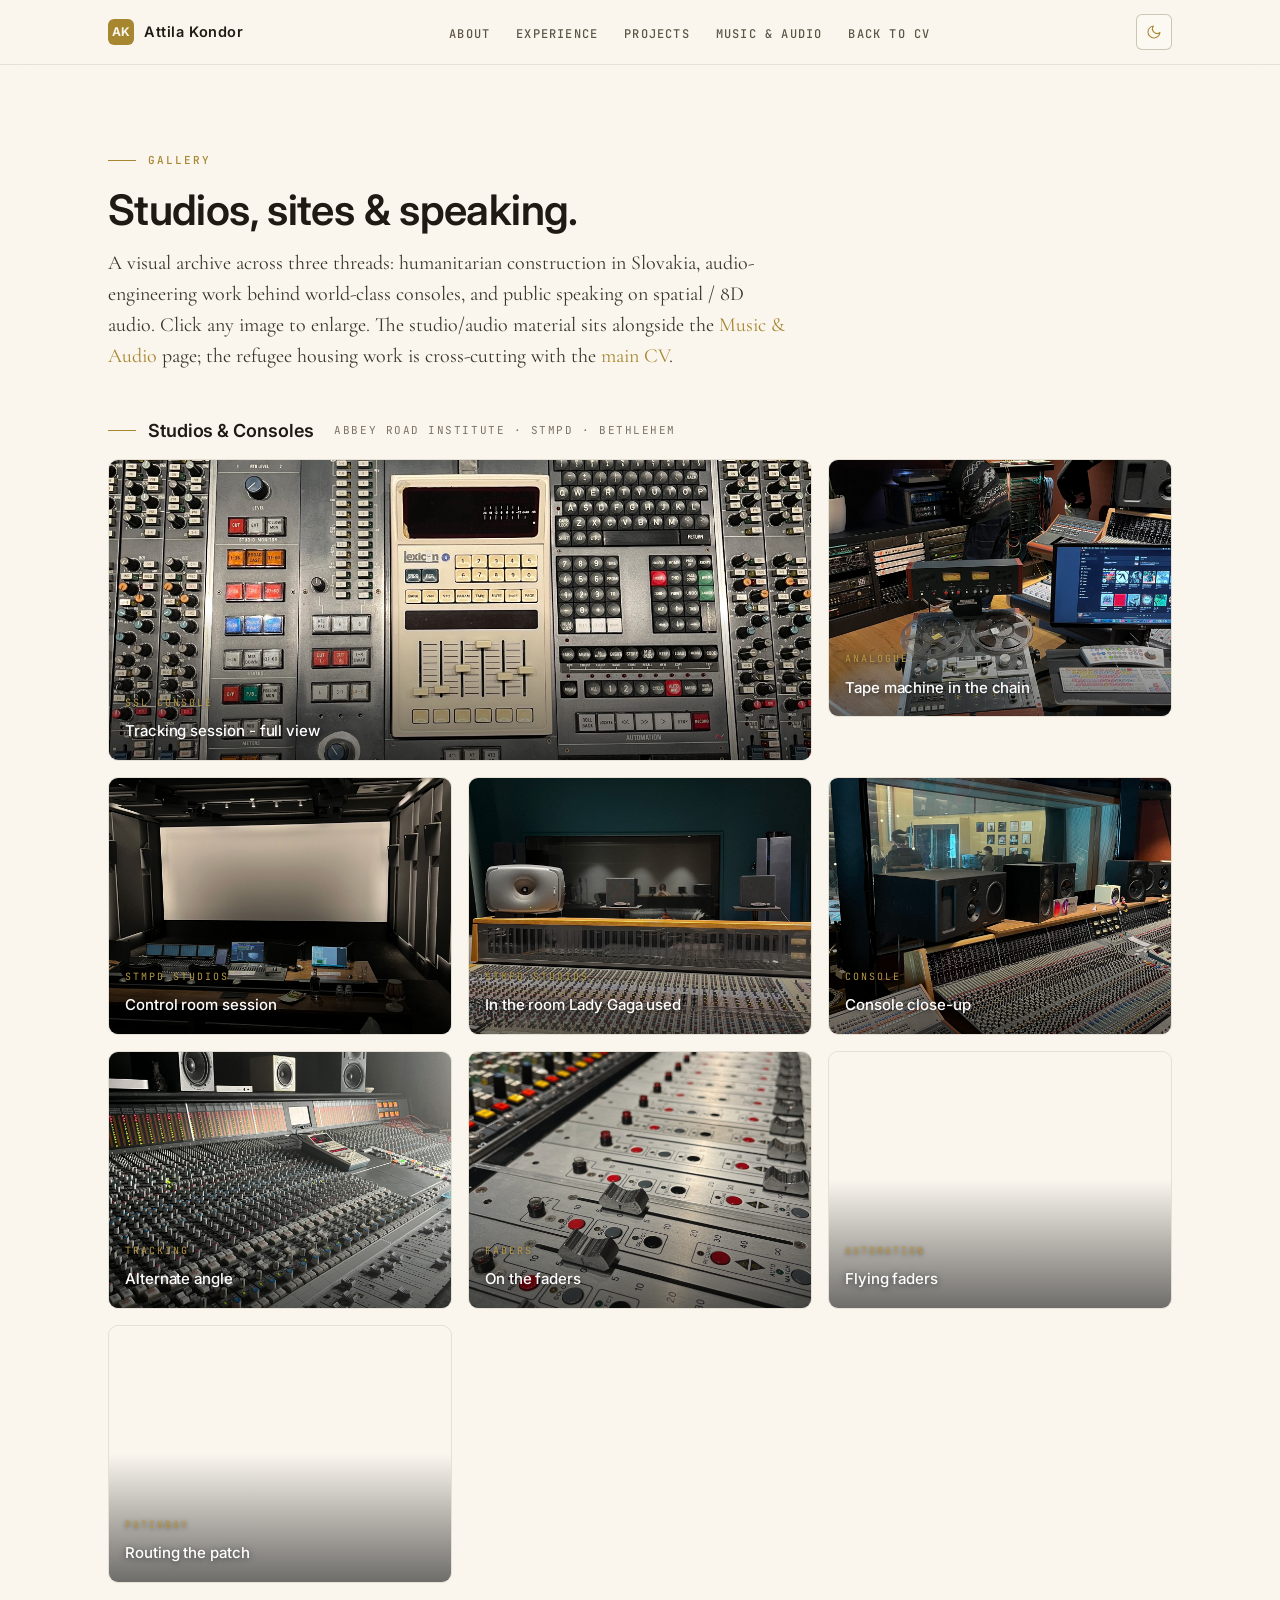
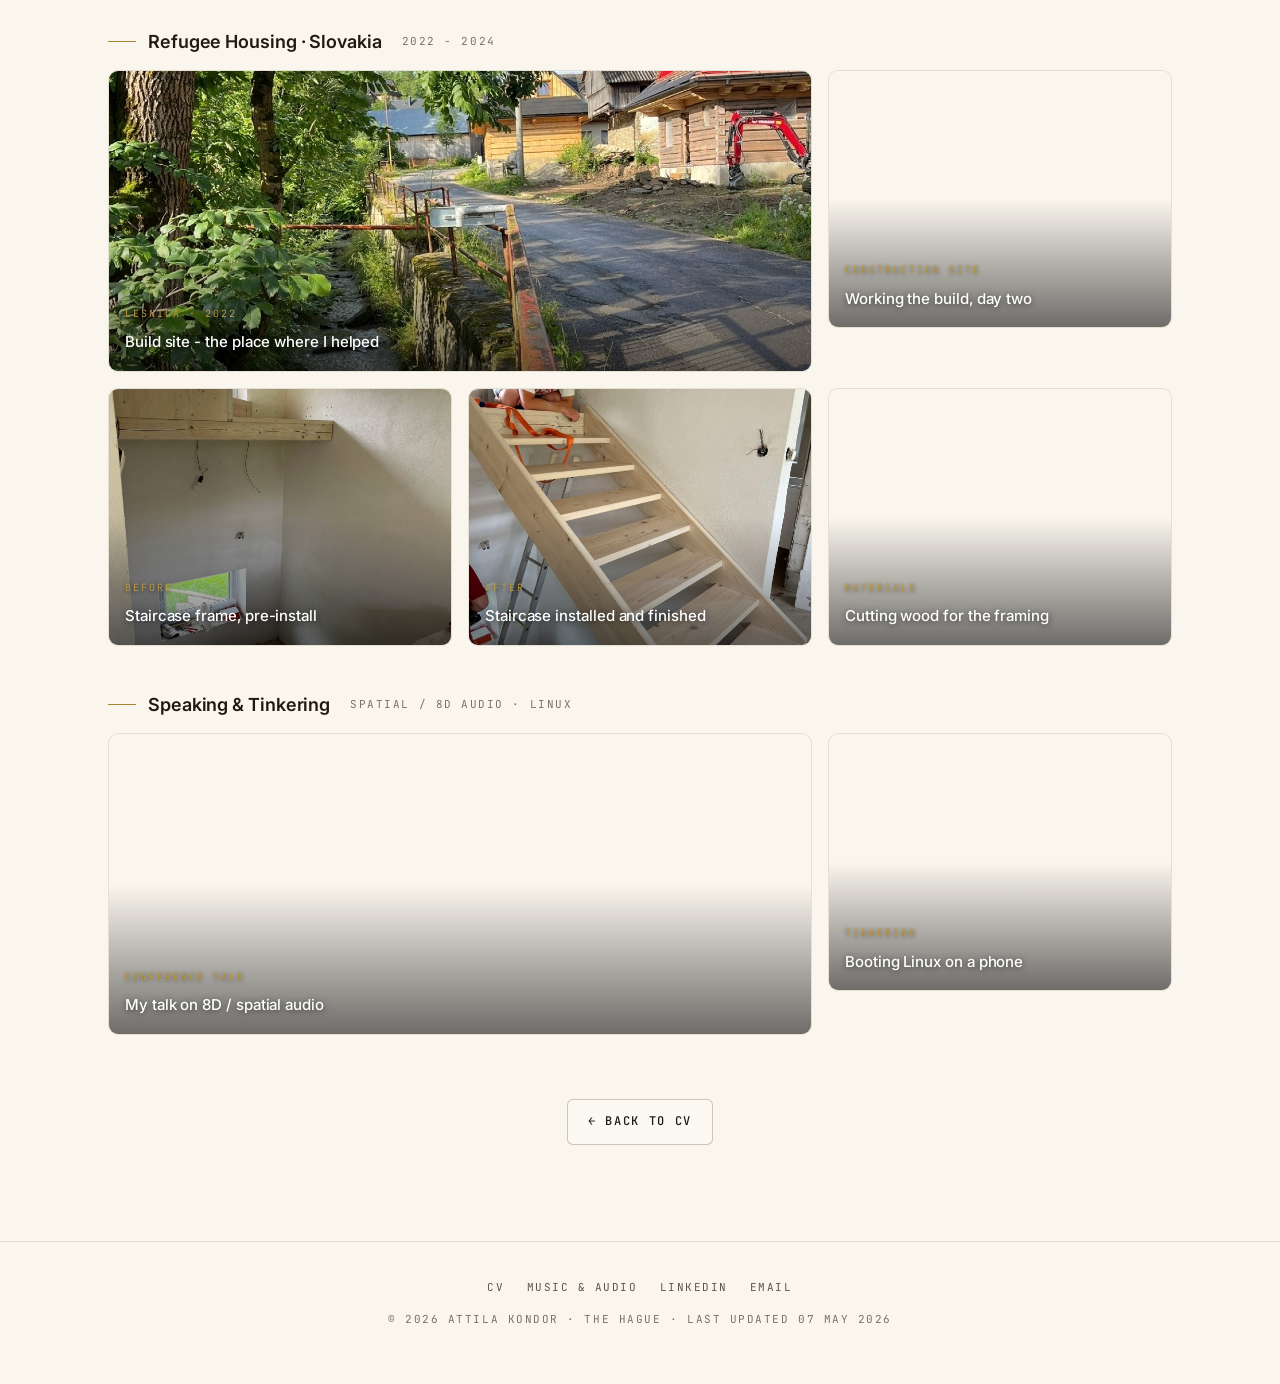
==== commit 06dad162: "Pivot to AI governance & frontier-AI security positioning - Retire the three-way lens system (securi" ====
--- a/gallery.html
+++ b/gallery.html
@@ -55,6 +55,7 @@
       <li><a href="index.html#about">About</a></li>
       <li><a href="index.html#experience">Experience</a></li>
       <li><a href="index.html#projects">Projects</a></li>
+      <li><a href="music.html">Music &amp; Audio</a></li>
       <li><a href="index.html">Back to CV</a></li>
     </ul>
     <div class="nav-right">
@@ -79,7 +80,9 @@
       A visual archive across three threads: humanitarian construction in
       Slovakia, audio-engineering work behind world-class consoles, and
       public speaking on spatial / 8D audio. Click any image to enlarge.
-      Return to the <a href="index.html">main CV</a> at any time.
+      The studio/audio material sits alongside the
+      <a href="music.html">Music &amp; Audio</a> page; the refugee
+      housing work is cross-cutting with the <a href="index.html">main CV</a>.
     </p>
 
     <h3 class="gallery-section-title reveal">Studios &amp; Consoles <span class="count">Abbey Road Institute · STMPD · Bethlehem</span></h3>
@@ -168,6 +171,7 @@
   <div class="container">
     <div class="footer-links">
       <a href="index.html">CV</a>
+      <a href="music.html">Music &amp; Audio</a>
       <a href="https://www.linkedin.com/in/attila-kondor-" target="_blank" rel="noopener">LinkedIn</a>
       <a href="mailto:attilakondor006@gmail.com">Email</a>
     </div>
--- a/assets/css/main.css
+++ b/assets/css/main.css
@@ -405,8 +405,23 @@
   display: flex;
   align-items: center;
   position: relative;
-}
-.hero .container { width: 100%; }
+  overflow: hidden;
+}
+.hero .container { width: 100%; position: relative; z-index: 1; }
+.hero-bg {
+  position: absolute;
+  inset: 0;
+  width: 100%;
+  height: 100%;
+  pointer-events: none;
+  z-index: 0;
+  opacity: 0.55;
+  mask-image: radial-gradient(ellipse at 65% 45%, rgba(0,0,0,1) 20%, rgba(0,0,0,0.65) 55%, rgba(0,0,0,0.15) 90%);
+  -webkit-mask-image: radial-gradient(ellipse at 65% 45%, rgba(0,0,0,1) 20%, rgba(0,0,0,0.65) 55%, rgba(0,0,0,0.15) 90%);
+}
+@media (prefers-reduced-motion: reduce) {
+  .hero-bg { opacity: 0.35; }
+}
 
 .hero-grid {
   display: grid;
@@ -476,157 +491,6 @@
   gap: 12px;
   margin-bottom: 56px;
 }
-
-/* ----- Lens doors ----- */
-.lens {
-  border-top: 1px solid var(--border);
-  padding-top: 32px;
-}
-.lens-prompt {
-  font-family: var(--f-mono);
-  font-size: 11px;
-  letter-spacing: 0.20em;
-  text-transform: uppercase;
-  color: var(--text-soft);
-  margin-bottom: 18px;
-  display: flex;
-  align-items: center;
-  gap: 12px;
-}
-.lens-prompt::before {
-  content: "";
-  width: 24px; height: 1px;
-  background: var(--gold);
-}
-
-.lens-doors {
-  display: grid;
-  grid-template-columns: repeat(3, 1fr);
-  gap: 14px;
-}
-@media (max-width: 760px) {
-  .lens-doors { grid-template-columns: 1fr; }
-}
-
-.door {
-  text-align: left;
-  padding: 22px 22px 20px;
-  border: 1px solid var(--border-strong);
-  border-radius: var(--r);
-  background: var(--surface);
-  cursor: pointer;
-  display: flex;
-  flex-direction: column;
-  gap: 8px;
-  transition: background-color var(--t-base), border-color var(--t-base), color var(--t-base), transform var(--t-base), box-shadow var(--t-base), opacity var(--t-base);
-  position: relative;
-  overflow: hidden;
-  font-family: var(--f-sans);
-  color: var(--ink);
-}
-.door::before {
-  content: "";
-  position: absolute;
-  inset: 0 0 auto 0;
-  height: 2px;
-  background: var(--door-color, var(--gold));
-  transform: scaleX(0.18);
-  transform-origin: left;
-  transition: transform var(--t-base);
-}
-.door:hover {
-  border-color: var(--gold);
-  background: var(--surface-elev);
-  transform: translateY(-2px);
-  box-shadow: var(--shadow);
-}
-.door:hover::before { transform: scaleX(1); }
-.door.active {
-  border-color: var(--gold);
-  background: color-mix(in srgb, var(--gold) 10%, var(--surface));
-  box-shadow: var(--shadow);
-}
-.door.active::before { transform: scaleX(1); }
-
-.door-icon {
-  width: 36px; height: 36px;
-  border-radius: 8px;
-  background: color-mix(in srgb, var(--door-color, var(--gold)) 12%, transparent);
-  color: var(--door-color, var(--gold));
-  display: inline-flex;
-  align-items: center;
-  justify-content: center;
-  margin-bottom: 6px;
-}
-.door-icon svg { width: 18px; height: 18px; }
-.door-eyebrow {
-  font-family: var(--f-mono);
-  font-size: 10px;
-  letter-spacing: 0.22em;
-  text-transform: uppercase;
-  color: var(--text-mute);
-}
-.door-title {
-  font-size: 20px;
-  font-weight: 600;
-  letter-spacing: -0.01em;
-  color: var(--ink);
-}
-.door-sub {
-  font-family: var(--f-serif);
-  font-size: 16px;
-  font-style: italic;
-  color: var(--text-soft);
-  line-height: 1.45;
-}
-
-.door[data-lens="security"] { --door-color: var(--rose); }
-.door[data-lens="music-tech"] { --door-color: var(--gold); }
-.door[data-lens="audio"] { --door-color: var(--blue); }
-
-.lens-overview {
-  margin-top: 16px;
-  display: flex;
-  align-items: center;
-  gap: 14px;
-  flex-wrap: wrap;
-}
-.lens-overview-btn {
-  font-family: var(--f-mono);
-  font-size: 11px;
-  letter-spacing: 0.16em;
-  text-transform: uppercase;
-  background: transparent;
-  color: var(--text-soft);
-  border: 1px solid var(--border-strong);
-  padding: 9px 16px;
-  border-radius: 999px;
-  cursor: pointer;
-  transition: background-color var(--t-fast), border-color var(--t-fast), color var(--t-fast), transform var(--t-fast), box-shadow var(--t-fast), opacity var(--t-fast);
-}
-.lens-overview-btn:hover {
-  color: var(--ink);
-  border-color: var(--gold);
-}
-.lens-overview-btn.active {
-  background: color-mix(in srgb, var(--gold) 10%, transparent);
-  color: var(--gold-dim);
-  border-color: var(--gold);
-}
-:root[data-theme="dark"] .lens-overview-btn.active { color: var(--gold-bright); }
-
-.lens-active-label {
-  font-family: var(--f-mono);
-  font-size: 11px;
-  letter-spacing: 0.14em;
-  color: var(--text-mute);
-  text-transform: uppercase;
-}
-.lens-active-label strong {
-  color: var(--gold-dim);
-  margin-left: 6px;
-}
-:root[data-theme="dark"] .lens-active-label strong { color: var(--gold-bright); }
 
 /* ----- About ----- */
 .about-grid {
@@ -1046,57 +910,6 @@
 
 /* ----- Projects ----- */
 
-/* In-place filter row inside the Projects section - mirrors the hero lens */
-.lens-mini {
-  display: flex;
-  flex-wrap: wrap;
-  align-items: center;
-  gap: 8px;
-  margin-bottom: 28px;
-  padding: 14px 16px;
-  border: 1px solid var(--border);
-  border-radius: var(--r);
-  background: var(--surface);
-}
-.lens-mini-label {
-  font-family: var(--f-mono);
-  font-size: 11px;
-  letter-spacing: 0.16em;
-  text-transform: uppercase;
-  color: var(--text-mute);
-  margin-right: 4px;
-}
-.lens-mini-btn {
-  font-family: var(--f-mono);
-  font-size: 11.5px;
-  font-weight: 500;
-  letter-spacing: 0.10em;
-  text-transform: uppercase;
-  background: transparent;
-  color: var(--text-soft);
-  border: 1px solid var(--border-strong);
-  padding: 8px 14px;
-  border-radius: 999px;
-  cursor: pointer;
-  transition: background-color var(--t-fast), border-color var(--t-fast), color var(--t-fast), transform var(--t-fast), box-shadow var(--t-fast), opacity var(--t-fast);
-}
-.lens-mini-btn:hover {
-  color: var(--ink);
-  border-color: var(--gold);
-  background: color-mix(in srgb, var(--gold) 6%, transparent);
-}
-.lens-mini-btn.active {
-  background: var(--gold);
-  color: var(--bg);
-  border-color: var(--gold);
-}
-:root[data-theme="dark"] .lens-mini-btn.active { color: #0A0F1A; }
-@media (max-width: 480px) {
-  .lens-mini { padding: 12px; gap: 6px; }
-  .lens-mini-label { width: 100%; margin-bottom: 4px; }
-  .lens-mini-btn { padding: 10px 12px; font-size: 11px; min-height: 44px; }
-}
-
 .projects-grid {
   display: grid;
   grid-template-columns: repeat(auto-fill, minmax(320px, 1fr));
@@ -1132,10 +945,6 @@
   box-shadow: var(--shadow);
 }
 .project:hover::before { transform: scaleX(1); }
-
-.project[data-lens="security"] { --card-accent: var(--rose); }
-.project[data-lens="music-tech"] { --card-accent: var(--gold); }
-.project[data-lens="audio"] { --card-accent: var(--blue); }
 
 .project-tag {
   font-family: var(--f-mono);
@@ -1571,8 +1380,6 @@
 @media (max-width: 480px) {
   body { font-size: 17.5px; }
   .container { padding: 0 20px; }
-  .lens-doors { grid-template-columns: 1fr !important; }
-  .door { padding: 18px; }
   .stats { grid-template-columns: repeat(2, 1fr); }
   .stat { padding: 18px 16px; }
   .stat-num { font-size: 26px; }
@@ -1594,7 +1401,7 @@
 
 /* Make sure interactive elements meet 44x44 touch target on mobile */
 @media (max-width: 760px) {
-  .btn, .door, .theme-toggle, .lens-overview-btn { min-height: 44px; }
+  .btn, .theme-toggle { min-height: 44px; }
   .nav-links a { padding: 12px 0; }
 }
 
@@ -1760,7 +1567,7 @@
 /* ----- Print stylesheet (aggressive: hides chrome, prints clean) ----- */
 @media print {
   /* hide chrome and decorative things */
-  .nav, .lens, .hero-actions, .theme-toggle, .footer-links,
+  .nav, .hero-actions, .theme-toggle, .footer-links,
   .scroll-hint, .skip-link, #lightbox { display: none !important; }
   /* white background, near-black text */
   html, body {
